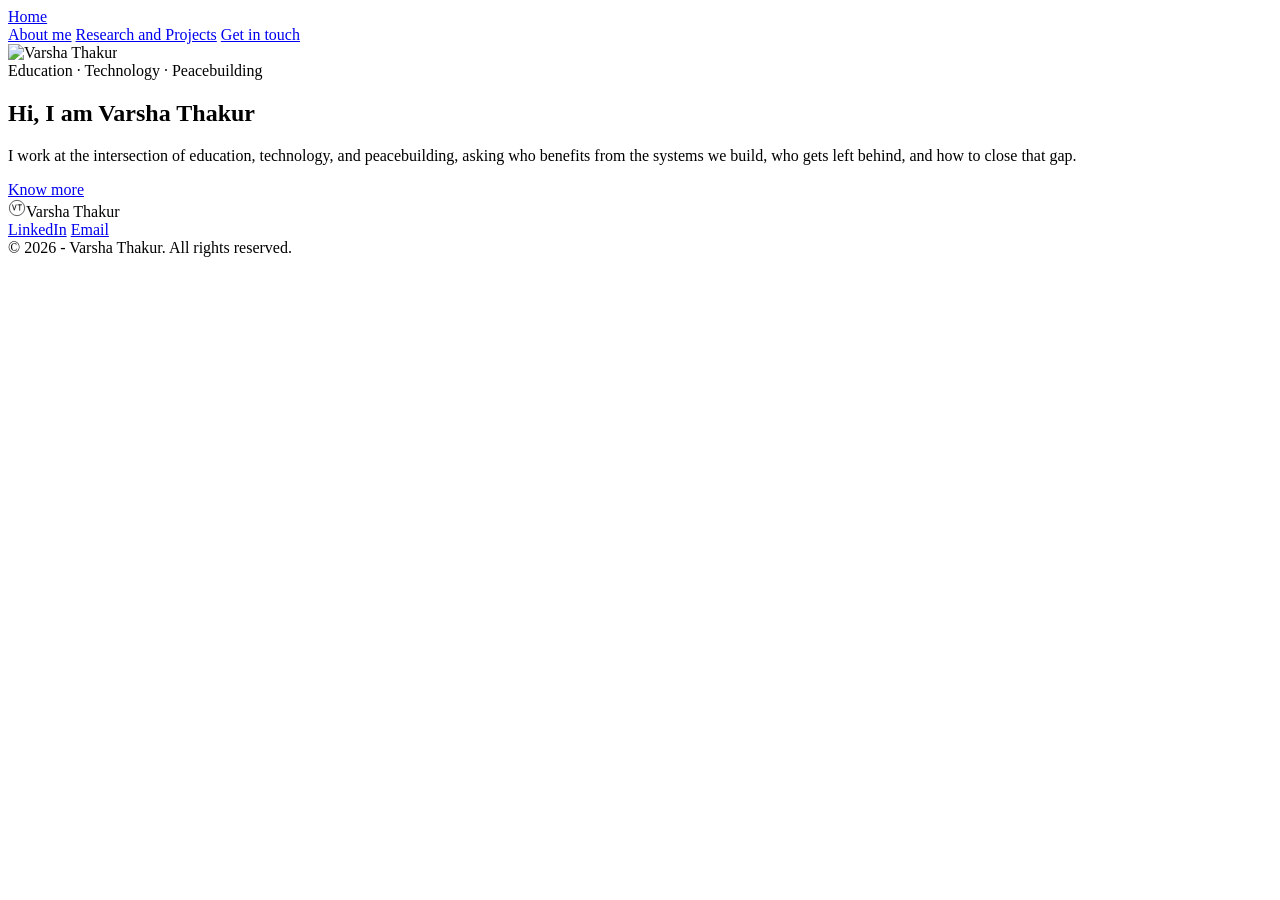
==== index.html @ fbe63b5a "Add profile image to hero section" ====
<!DOCTYPE html>
<html lang="en">
<head>
<meta charset="UTF-8">
<meta name="viewport" content="width=device-width, initial-scale=1.0">
<title>Varsha Thakur</title>
<link rel="stylesheet" href="styles.css">
</head>
<body>

<div class="topnav">
  <div class="topnav-inner">
    <a class="topnav-name active" href="index.html">Home</a>
    <div class="topnav-links">
      <a class="nav-btn" href="about.html">About me</a>
      <a class="nav-btn" href="portfolio.html">Research and Projects</a>
      <a class="nav-btn" href="contact.html">Get in touch</a>
    </div>
  </div>
</div>

<div class="wrap">

  <section id="hero">
    <img src="profile.jpg" alt="Varsha Thakur" class="hero-photo">
    <div class="hero-eyebrow">Education &middot; Technology &middot; Peacebuilding</div>
    <div class="eyebrow-rule"></div>
    <h1 class="hero-title">Hi, I am <span class="accent">Varsha Thakur</span></h1>
    <p class="hero-sub">I work at the intersection of education, technology, and peacebuilding, asking who benefits from the systems we build, who gets left behind, and how to close that gap.</p>
    <a class="cta-next" href="about.html">Know more</a>
  </section>

  <footer>
    <div class="footer-row">
      <div class="foot-name"><svg class="monogram" width="18" height="18" viewBox="0 0 40 40" xmlns="http://www.w3.org/2000/svg"><circle cx="20" cy="20" r="17" fill="none" stroke="currentColor" stroke-width="1.4"/><path d="M10 13 L14 25 L18 13" fill="none" stroke="currentColor" stroke-width="1.8" stroke-linecap="round" stroke-linejoin="round"/><path d="M22 13 L30 13 M26 13 L26 25" fill="none" stroke="currentColor" stroke-width="1.8" stroke-linecap="round"/></svg>Varsha Thakur</div>
      <div class="social-links">
        <a href="coming-soon.html" target="_blank" rel="noopener">LinkedIn</a>
        <a href="coming-soon.html" target="_blank" rel="noopener">Email</a>
      </div>
    </div>
    <div class="footer-credit">&copy; 2026 - Varsha Thakur. All rights reserved.</div>
  </footer>

</div>

</body>
</html>
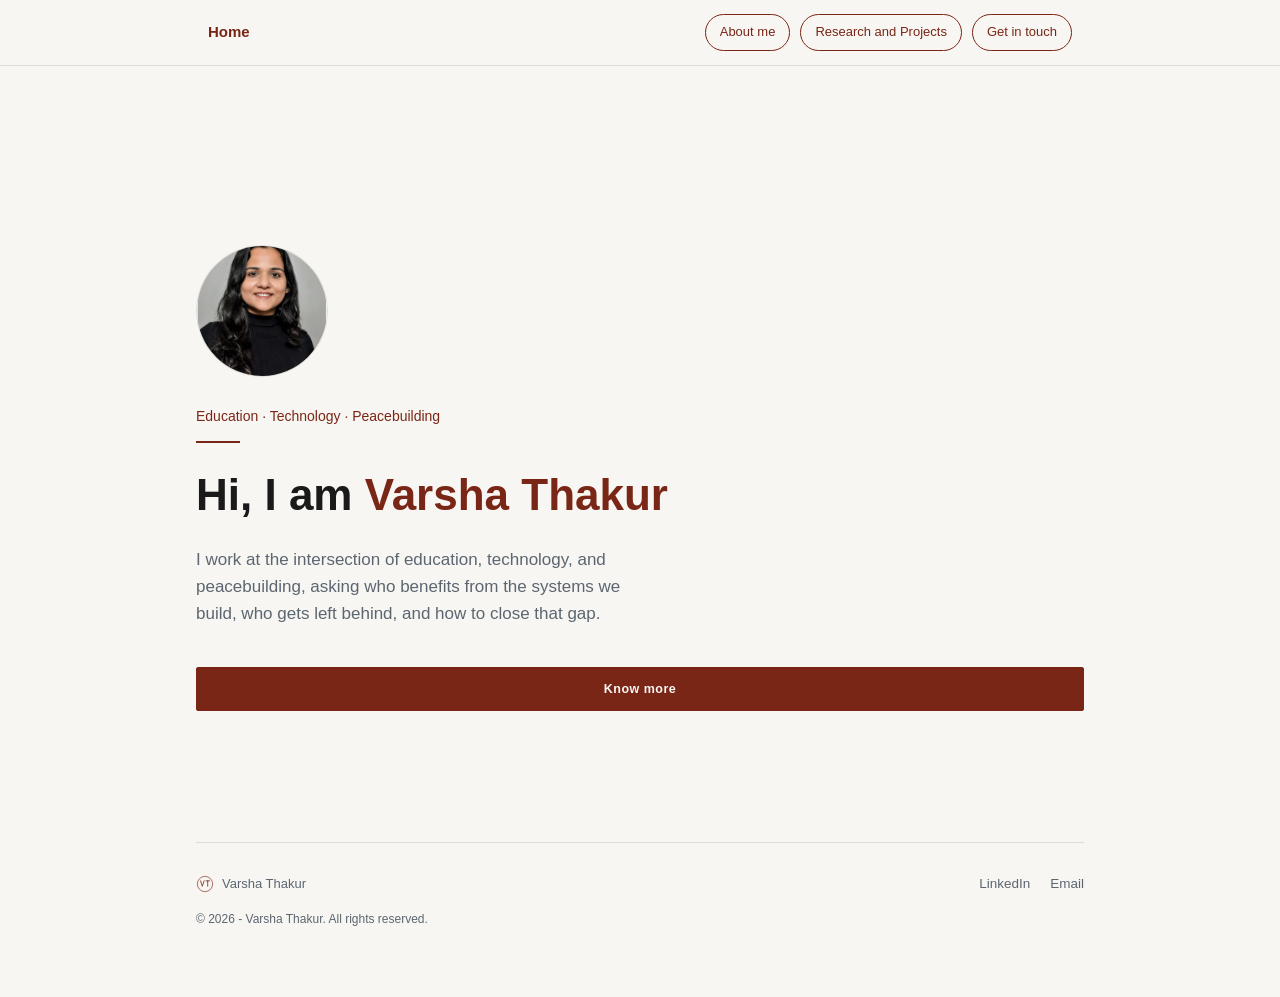
==== commit 8726c8d6: "Fix image filename case in index.html" ====
--- a/index.html
+++ b/index.html
@@ -22,7 +22,7 @@
 <div class="wrap">
 
   <section id="hero">
-    <img src="profile.jpg" alt="Varsha Thakur" class="hero-photo">
+    <img src="Profile.jpg" alt="Varsha Thakur" class="hero-photo">
     <div class="hero-eyebrow">Education &middot; Technology &middot; Peacebuilding</div>
     <div class="eyebrow-rule"></div>
     <h1 class="hero-title">Hi, I am <span class="accent">Varsha Thakur</span></h1>
--- a/styles.css
+++ b/styles.css
@@ -0,0 +1,282 @@
+:root{
+  --bg: #F7F6F3;
+  --bg-alt: #EEEDE7;
+  --ink: #1A1A1A;
+  --ink-soft: #5C6670;
+  --accent: #7A2616;
+  --accent-light: #8F3323;
+  --rule: #DEDCD4;
+  --serif: 'Helvetica Neue', Helvetica, Arial, sans-serif;
+  --sans: 'Helvetica Neue', Helvetica, Arial, -apple-system, BlinkMacSystemFont, sans-serif;
+}
+.hero-photo{ width: 132px; height: 132px; border-radius: 50%; object-fit: cover; margin-bottom: 28px; border: 1px solid var(--rule); }
+
+*{ box-sizing: border-box; margin:0; padding:0; }
+
+body{
+  background: var(--bg);
+  color: var(--ink);
+  font-family: var(--sans);
+  line-height: 1.6;
+  -webkit-font-smoothing: antialiased;
+}
+
+.wrap{ max-width: 920px; margin: 0 auto; padding: 14px 16px 18px; }
+
+/* persistent top nav */
+.topnav{
+  position: fixed;
+  top: 0; left: 0; right: 0;
+  background: rgba(247, 246, 243, 0.94);
+  backdrop-filter: blur(6px);
+  border-bottom: 1px solid var(--rule);
+  z-index: 50;
+}
+.topnav-inner{
+  max-width: 920px;
+  margin: 0 auto;
+  padding: 14px 28px;
+  display: flex;
+  align-items: center;
+  justify-content: space-between;
+  gap: 16px;
+  flex-wrap: wrap;
+}
+.topnav-name{
+  display: inline-block;
+  font-family: var(--sans);
+  font-weight: 700;
+  font-size: 15px;
+  color: var(--accent);
+  text-decoration: none;
+}
+.topnav-name.active{ color: var(--accent); }
+.topnav-links{ display: flex; gap: 10px; flex-wrap: wrap; }
+.nav-btn{
+  display: inline-block;
+  font-family: var(--sans);
+  font-size: 13px;
+  font-weight: 500;
+  color: var(--accent);
+  background: transparent;
+  border: 1px solid var(--accent);
+  border-radius: 20px;
+  padding: 7px 14px;
+  text-decoration: none;
+  cursor: pointer;
+  transition: background .15s ease, color .15s ease;
+  white-space: nowrap;
+}
+.nav-btn:hover{ background: var(--accent); color: var(--bg); }
+.nav-btn:focus-visible{ outline: 2px solid var(--accent); outline-offset: 2px; }
+.nav-btn.active{ background: var(--accent); color: var(--bg); }
+
+/* hero */
+#hero{
+  min-height: 92vh;
+  display: flex;
+  flex-direction: column;
+  justify-content: center;
+  padding-top: 100px;
+  border: none;
+}
+
+.hero-eyebrow{
+  font-size: 14px; color: var(--accent); font-weight: 500;
+  margin-bottom: 14px;
+}
+.eyebrow-rule{
+  height: 1.5px; width: 44px; background: var(--accent);
+  margin-bottom: 24px; transform-origin: left;
+  animation: draw-rule 0.7s cubic-bezier(.4,0,.2,1) both;
+}
+.hero-title{
+  font-family: var(--serif);
+  font-weight: 700;
+  font-size: clamp(22px, 6.5vw, 44px);
+  line-height: 1.25;
+  white-space: nowrap;
+  margin-bottom: 24px;
+}
+.hero-title .accent{ color: var(--accent); }
+.hero-sub{
+  font-size: 17px;
+  color: var(--ink-soft);
+  max-width: 48ch;
+  margin-bottom: 40px;
+}
+.cta-next{
+  display: inline-block;
+  font-family: var(--sans);
+  font-size: 12.5px;
+  font-weight: 600;
+  letter-spacing: 0.04em;
+  color: var(--bg);
+  background: var(--accent);
+  padding: 11px 22px;
+  text-align: center;
+  text-decoration: none;
+  border: 1px solid var(--accent);
+  border-radius: 2px;
+  cursor: pointer;
+  transition: background .15s ease;
+}
+.cta-next:hover{ background: var(--accent-light); border-color: var(--accent-light); }
+.cta-next:focus-visible{ outline: 2px solid var(--accent); outline-offset: 3px; }
+
+section:not(#hero){
+  padding: 108px 60px 68px;
+  border-top: 1px solid var(--ink);
+  border-bottom: 1px solid var(--ink);
+  margin: 16px 0 80px;
+}
+section:not(#hero):last-of-type{ margin-bottom: 0; }
+
+.section-num{
+  font-size: 14px; color: var(--accent); font-weight: 500;
+  margin-bottom: 10px;
+}
+h2.section-title{
+  font-family: var(--serif);
+  font-weight: 700;
+  font-size: 30px;
+  margin-bottom: 12px;
+}
+.title-rule{
+  height: 2px; width: 72px; background: var(--accent);
+  margin-bottom: 40px; transform-origin: left;
+  animation: draw-rule 0.7s cubic-bezier(.4,0,.2,1) both;
+}
+@keyframes draw-rule{ from{ transform: scaleX(0); } to{ transform: scaleX(1); } }
+@media (prefers-reduced-motion: reduce){
+  .title-rule, .eyebrow-rule{ animation: none; }
+}
+
+/* about */
+.about-grid{
+  display: grid;
+  grid-template-columns: 340px 1fr;
+  gap: 48px;
+  align-items: start;
+}
+.about-photo{
+  width: 340px; height: 400px;
+  border-radius: 6px;
+  background: var(--bg-alt);
+  border: 1px solid var(--rule);
+  display: flex; align-items: center; justify-content: center;
+  font-size: 13px; color: var(--ink-soft); text-align: center;
+  padding: 16px;
+}
+.about-text p{
+  font-size: 16px; max-width: 58ch; margin-bottom: 16px;
+}
+.about-text p:last-child{ margin-bottom: 0; }
+
+/* resume link */
+.resume-link{
+  display: inline-flex;
+  align-items: center;
+  gap: 8px;
+  font-size: 14.5px;
+  font-weight: 500;
+  color: var(--accent);
+  text-decoration: none;
+  border: 1px solid var(--accent);
+  border-radius: 3px;
+  padding: 10px 18px;
+  margin-top: 32px;
+  margin-bottom: 10px;
+}
+.resume-link:hover, .resume-link:focus-visible{ background: var(--accent); color: var(--bg); }
+.resume-link .ext{ font-size: 11px; opacity: 0.75; }
+
+/* project rows: research and projects */
+.proj-row{
+  display: grid;
+  grid-template-columns: 1fr 2fr;
+  gap: 32px;
+  padding: 36px 0;
+  border-top: 1px solid var(--rule);
+  align-items: center;
+}
+.proj-row:last-child{ border-bottom: 1px solid var(--rule); }
+.proj-tag{
+  font-size: 12.5px; color: var(--accent); font-weight: 500; margin-bottom: 8px;
+}
+.proj-title{
+  font-family: var(--serif); font-size: 18px; font-weight: 700; margin-bottom: 8px;
+}
+.proj-desc{ font-size: 14.5px; color: var(--ink-soft); }
+.proj-meta{ font-size: 12.5px; color: var(--ink-soft); margin-top: 12px; }
+.proj-link{
+  display: inline-block; margin-top: 10px; font-size: 13.5px;
+  color: var(--accent); text-decoration: none;
+  border-bottom: 1px solid var(--accent); padding-bottom: 1px;
+}
+.proj-link:hover, .proj-link:focus-visible{ color: var(--ink); border-bottom-color: var(--ink); }
+.proj-visual{
+  border: 1px solid var(--rule);
+  border-radius: 6px;
+  background: var(--bg-alt);
+  min-height: 160px;
+  display: flex;
+  align-items: center;
+  justify-content: center;
+  font-size: 13px;
+  color: var(--ink-soft);
+  text-align: center;
+  padding: 16px;
+}
+
+/* contact */
+.contact-cta{
+  font-size: 16px; color: var(--ink-soft); max-width: 50ch; margin-bottom: 28px;
+}
+.contact-email{
+  font-family: var(--serif);
+  font-size: 28px;
+  color: var(--ink);
+  text-decoration: none;
+  border-bottom: 2px solid var(--accent);
+  padding-bottom: 3px;
+}
+.contact-email:hover, .contact-email:focus-visible{ color: var(--accent); }
+.edit-note{ font-size: 12.5px; color: var(--ink-soft); font-style: italic; margin-top: 10px; }
+
+footer{
+  border-top: 1px solid var(--rule);
+  padding: 30px 0 50px;
+  display: flex; flex-direction: column; gap: 14px;
+}
+.footer-row{
+  display: flex; justify-content: space-between; align-items: center;
+  flex-wrap: wrap; gap: 14px;
+}
+footer .foot-name{
+  font-size: 13px; color: var(--ink-soft);
+  display: flex; align-items: center; gap: 8px;
+}
+.monogram{ display: inline-block; vertical-align: middle; color: var(--accent); }
+.social-links{ display: flex; gap: 20px; }
+.social-links a{
+  font-size: 13.5px; color: var(--ink-soft); text-decoration: none;
+  border-bottom: 1px solid transparent;
+}
+.social-links a:hover, .social-links a:focus-visible{ color: var(--accent); border-bottom-color: var(--accent); }
+.footer-credit{ font-size: 12px; color: var(--ink-soft); }
+
+a:focus-visible{ outline: 2px solid var(--accent); outline-offset: 2px; }
+
+@media (max-width: 480px){
+  .topnav-name{ display: none; }
+}
+
+@media (max-width: 640px){
+  .wrap{ padding: 10px 12px 14px; }
+  .about-grid{ grid-template-columns: 1fr; }
+  .about-photo{ width: 100%; max-width: 320px; height: 320px; }
+  .proj-row{ grid-template-columns: 1fr; }
+  .proj-visual{ min-height: 110px; order: 2; }
+  section:not(#hero){ padding: 96px 28px 48px; margin-bottom: 50px; }
+}
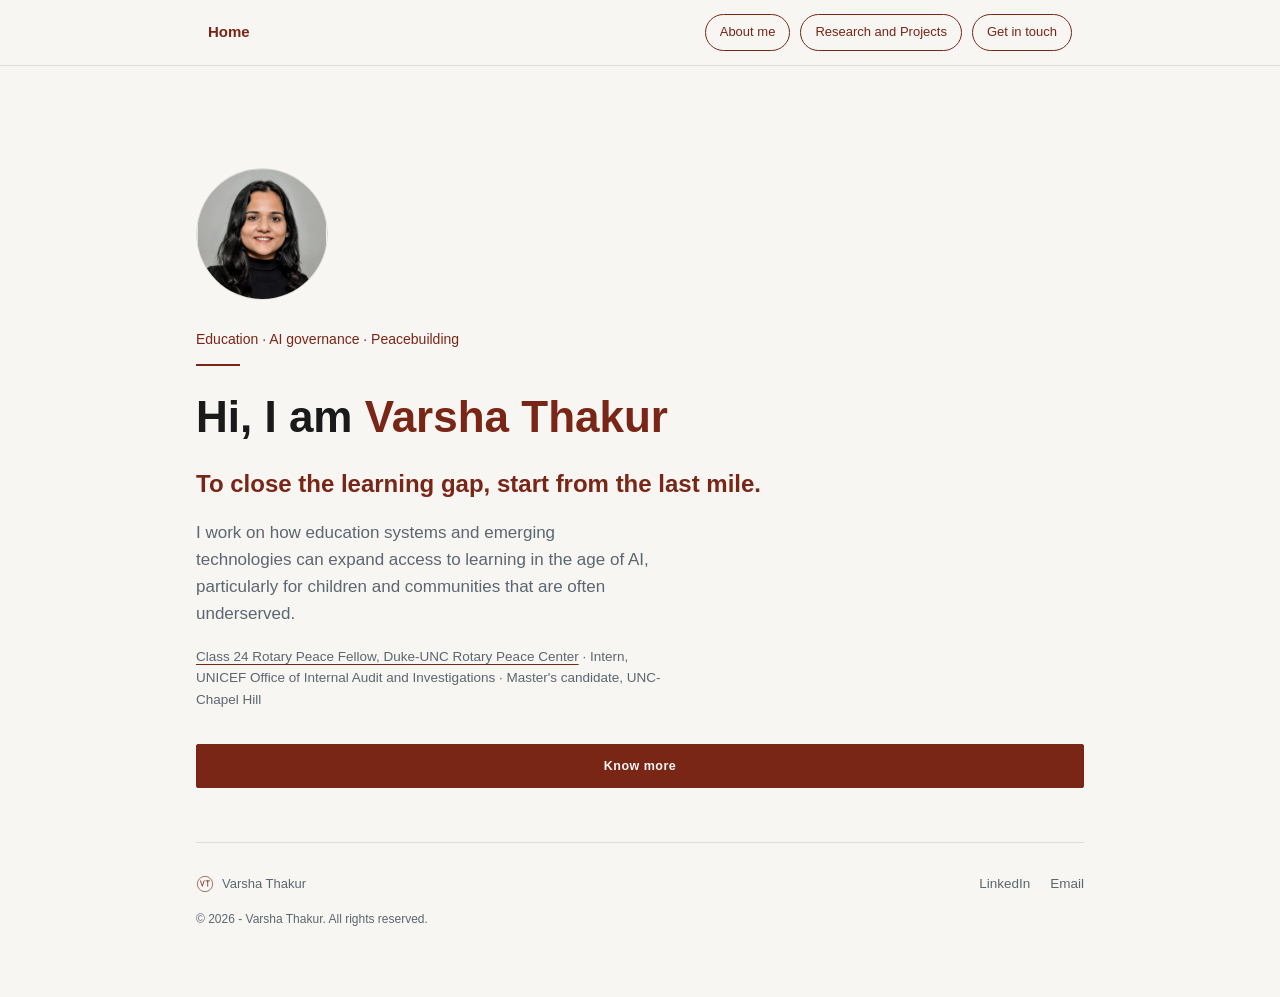
==== commit fc48d28d: "Update hero section and footer links in index.html" ====
--- a/index.html
+++ b/index.html
@@ -23,10 +23,12 @@
 
   <section id="hero">
     <img src="Profile.jpg" alt="Varsha Thakur" class="hero-photo">
-    <div class="hero-eyebrow">Education &middot; Technology &middot; Peacebuilding</div>
+    <div class="hero-eyebrow">Education &middot; AI governance &middot; Peacebuilding</div>
     <div class="eyebrow-rule"></div>
     <h1 class="hero-title">Hi, I am <span class="accent">Varsha Thakur</span></h1>
-    <p class="hero-sub">I work at the intersection of education, technology, and peacebuilding, asking who benefits from the systems we build, who gets left behind, and how to close that gap.</p>
+    <h2 style="font-size:clamp(18px, 2.6vw, 24px); font-weight:600; line-height:1.35; color:var(--accent); margin:0 0 18px;">To close the learning gap, start from the last mile.</h2>
+    <p class="hero-sub" style="margin-bottom:18px;">I work on how education systems and emerging technologies can expand access to learning in the age of AI, particularly for children and communities that are often underserved.</p>
+    <p style="font-size:13.5px; color:var(--ink-soft); max-width:62ch; margin:0 0 34px;"><a href="https://rotarypeacecenternc.org/fellow/varsha-thakur/" target="_blank" rel="noopener" style="color:inherit; text-decoration:underline; text-decoration-color:var(--accent); text-underline-offset:3px;">Class 24 Rotary Peace Fellow, Duke-UNC Rotary Peace Center</a> &middot; Intern, UNICEF Office of Internal Audit and Investigations &middot; Master's candidate, UNC-Chapel Hill</p>
     <a class="cta-next" href="about.html">Know more</a>
   </section>
 
@@ -34,8 +36,9 @@
     <div class="footer-row">
       <div class="foot-name"><svg class="monogram" width="18" height="18" viewBox="0 0 40 40" xmlns="http://www.w3.org/2000/svg"><circle cx="20" cy="20" r="17" fill="none" stroke="currentColor" stroke-width="1.4"/><path d="M10 13 L14 25 L18 13" fill="none" stroke="currentColor" stroke-width="1.8" stroke-linecap="round" stroke-linejoin="round"/><path d="M22 13 L30 13 M26 13 L26 25" fill="none" stroke="currentColor" stroke-width="1.8" stroke-linecap="round"/></svg>Varsha Thakur</div>
       <div class="social-links">
-        <a href="coming-soon.html" target="_blank" rel="noopener">LinkedIn</a>
-        <a href="coming-soon.html" target="_blank" rel="noopener">Email</a>
+        <!-- REPLACE the two coming-soon.html links below once you have your LinkedIn URL and email -->
+        <a href="https://www.linkedin.com/in/varshathakur0525/" target="_blank" rel="noopener">LinkedIn</a>
+        <a href="mailto:varshat@unc.edu">Email</a>
       </div>
     </div>
     <div class="footer-credit">&copy; 2026 - Varsha Thakur. All rights reserved.</div>
--- a/styles.css
+++ b/styles.css
@@ -9,7 +9,7 @@
   --serif: 'Helvetica Neue', Helvetica, Arial, sans-serif;
   --sans: 'Helvetica Neue', Helvetica, Arial, -apple-system, BlinkMacSystemFont, sans-serif;
 }
-.hero-photo{ width: 132px; height: 132px; border-radius: 50%; object-fit: cover; margin-bottom: 28px; border: 1px solid var(--rule); }
+.hero-photo{ width: 132px; height: 132px; border-radius: 50%; object-fit: cover; object-position: top; margin-bottom: 28px; border: 1px solid var(--rule); }
 
 *{ box-sizing: border-box; margin:0; padding:0; }
 
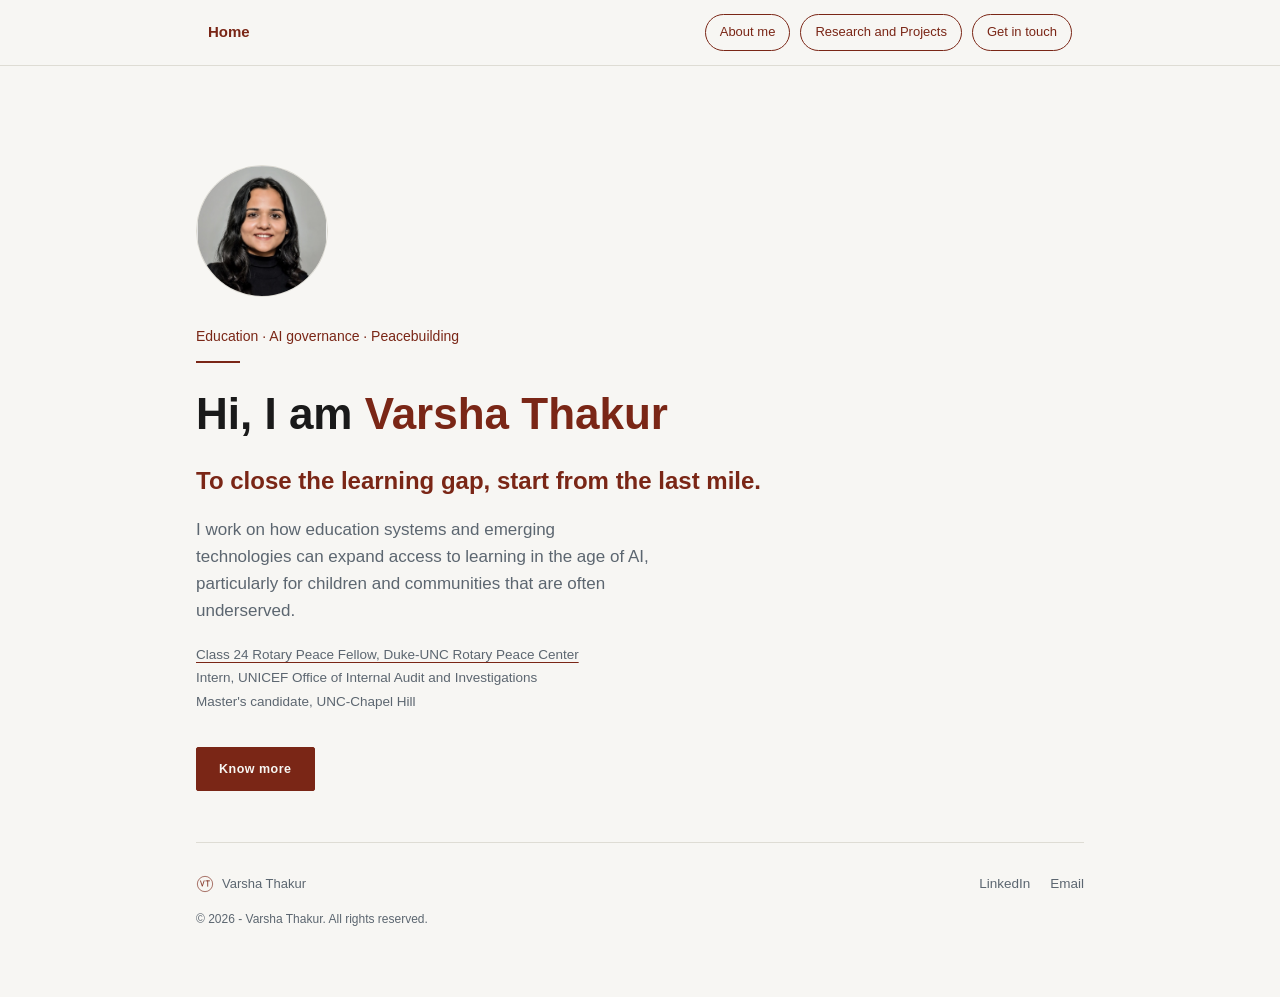
==== commit 606e0f32: "Refactor hero section content layout in index.html" ====
--- a/index.html
+++ b/index.html
@@ -28,8 +28,12 @@
     <h1 class="hero-title">Hi, I am <span class="accent">Varsha Thakur</span></h1>
     <h2 style="font-size:clamp(18px, 2.6vw, 24px); font-weight:600; line-height:1.35; color:var(--accent); margin:0 0 18px;">To close the learning gap, start from the last mile.</h2>
     <p class="hero-sub" style="margin-bottom:18px;">I work on how education systems and emerging technologies can expand access to learning in the age of AI, particularly for children and communities that are often underserved.</p>
-    <p style="font-size:13.5px; color:var(--ink-soft); max-width:62ch; margin:0 0 34px;"><a href="https://rotarypeacecenternc.org/fellow/varsha-thakur/" target="_blank" rel="noopener" style="color:inherit; text-decoration:underline; text-decoration-color:var(--accent); text-underline-offset:3px;">Class 24 Rotary Peace Fellow, Duke-UNC Rotary Peace Center</a> &middot; Intern, UNICEF Office of Internal Audit and Investigations &middot; Master's candidate, UNC-Chapel Hill</p>
-    <a class="cta-next" href="about.html">Know more</a>
+        <p style="font-size:13.5px; color:var(--ink-soft); line-height:1.75; margin:0 0 34px;">
+      <span style="display:block;"><a href="https://rotarypeacecenternc.org/fellow/varsha-thakur/" target="_blank" rel="noopener" style="color:inherit; text-decoration:underline; text-decoration-color:var(--accent); text-underline-offset:3px;">Class 24 Rotary Peace Fellow, Duke-UNC Rotary Peace Center</a></span>
+      <span style="display:block;">Intern, UNICEF Office of Internal Audit and Investigations</span>
+      <span style="display:block;">Master's candidate, UNC-Chapel Hill</span>
+    </p>
+        <a class="cta-next" href="about.html" style="align-self:flex-start;">Know more</a>
   </section>
 
   <footer>
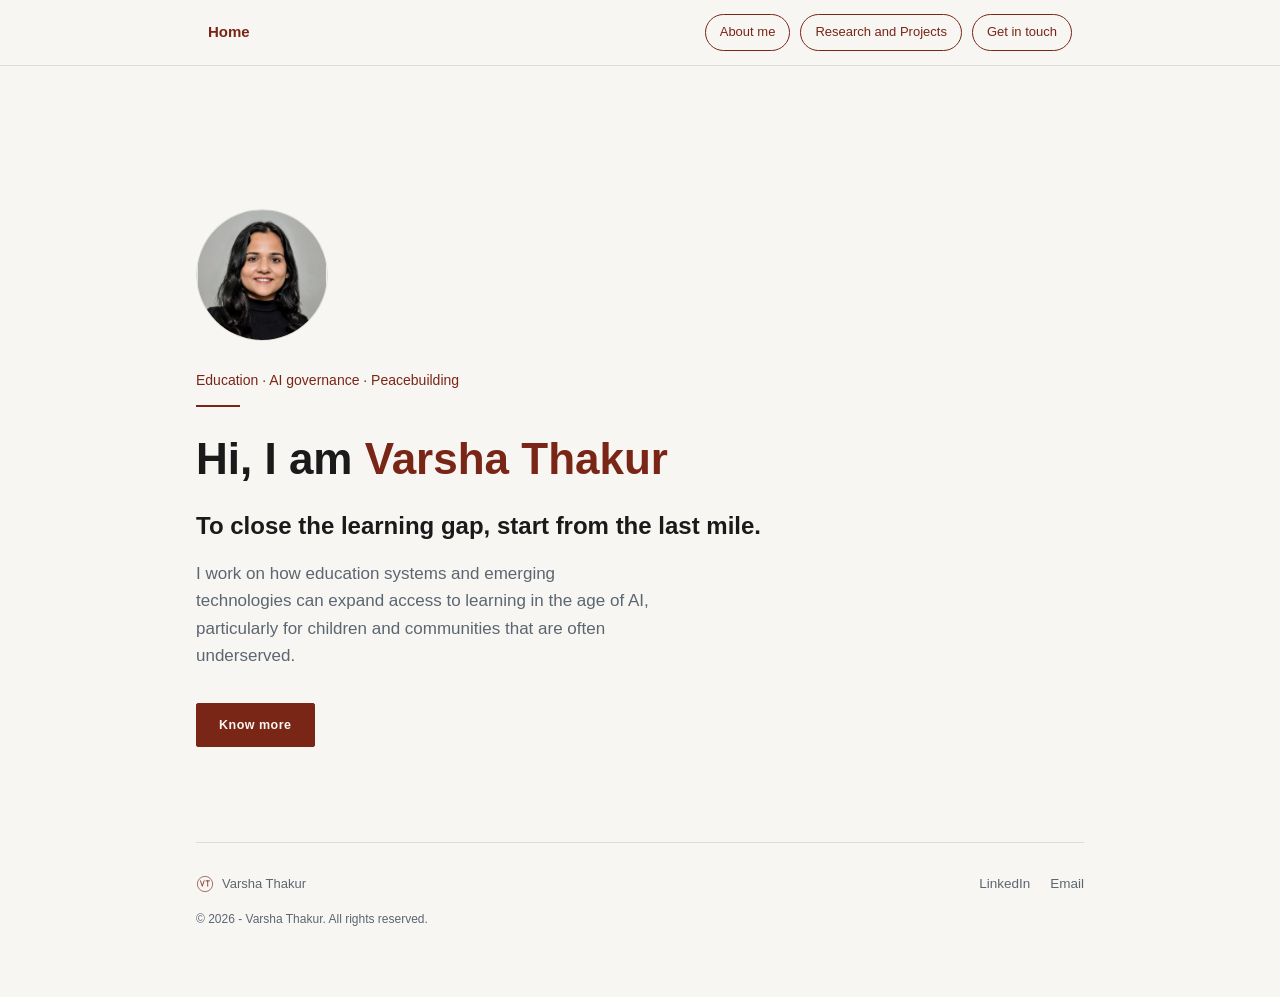
==== commit 8b6c034d: "Enhance SEO with updated title and meta tags Updated the title and added meta tags for SEO and socia" ====
--- a/index.html
+++ b/index.html
@@ -3,7 +3,13 @@
 <head>
 <meta charset="UTF-8">
 <meta name="viewport" content="width=device-width, initial-scale=1.0">
-<title>Varsha Thakur</title>
+<title>Varsha Thakur | Education, AI Governance and Peacebuilding</title>
+<meta name="description" content="Varsha Thakur works at the intersection of education, AI governance, and peacebuilding, with a focus on children and communities that are often underserved.">
+<meta property="og:type" content="website">
+<meta property="og:title" content="Varsha Thakur | Education, AI Governance and Peacebuilding">
+<meta property="og:description" content="Varsha Thakur works at the intersection of education, AI governance, and peacebuilding, with a focus on children and communities that are often underserved.">
+<meta property="og:url" content="https://varsha-thakur-unc.github.io/">
+<link rel="icon" type="image/svg+xml" href="data:image/svg+xml,%3Csvg xmlns='http://www.w3.org/2000/svg' viewBox='0 0 40 40'%3E%3Ccircle cx='20' cy='20' r='17' fill='none' stroke='%237A2616' stroke-width='1.6'/%3E%3Cpath d='M10 13 L14 25 L18 13' fill='none' stroke='%237A2616' stroke-width='2' stroke-linecap='round' stroke-linejoin='round'/%3E%3Cpath d='M22 13 L30 13 M26 13 L26 25' fill='none' stroke='%237A2616' stroke-width='2' stroke-linecap='round'/%3E%3C/svg%3E">
 <link rel="stylesheet" href="styles.css">
 </head>
 <body>
@@ -26,21 +32,15 @@
     <div class="hero-eyebrow">Education &middot; AI governance &middot; Peacebuilding</div>
     <div class="eyebrow-rule"></div>
     <h1 class="hero-title">Hi, I am <span class="accent">Varsha Thakur</span></h1>
-    <h2 style="font-size:clamp(18px, 2.6vw, 24px); font-weight:600; line-height:1.35; color:var(--accent); margin:0 0 18px;">To close the learning gap, start from the last mile.</h2>
-    <p class="hero-sub" style="margin-bottom:18px;">I work on how education systems and emerging technologies can expand access to learning in the age of AI, particularly for children and communities that are often underserved.</p>
-        <p style="font-size:13.5px; color:var(--ink-soft); line-height:1.75; margin:0 0 34px;">
-      <span style="display:block;"><a href="https://rotarypeacecenternc.org/fellow/varsha-thakur/" target="_blank" rel="noopener" style="color:inherit; text-decoration:underline; text-decoration-color:var(--accent); text-underline-offset:3px;">Class 24 Rotary Peace Fellow, Duke-UNC Rotary Peace Center</a></span>
-      <span style="display:block;">Intern, UNICEF Office of Internal Audit and Investigations</span>
-      <span style="display:block;">Master's candidate, UNC-Chapel Hill</span>
-    </p>
-        <a class="cta-next" href="about.html" style="align-self:flex-start;">Know more</a>
+    <h2 style="font-size:clamp(18px, 2.6vw, 24px); font-weight:600; line-height:1.35; color:var(--ink); margin:0 0 18px;">To close the learning gap, start from the last mile.</h2>
+    <p class="hero-sub" style="margin-bottom:34px;">I work on how education systems and emerging technologies can expand access to learning in the age of AI, particularly for children and communities that are often underserved.</p>
+    <a class="cta-next" href="about.html" style="align-self:flex-start;">Know more</a>
   </section>
 
   <footer>
     <div class="footer-row">
       <div class="foot-name"><svg class="monogram" width="18" height="18" viewBox="0 0 40 40" xmlns="http://www.w3.org/2000/svg"><circle cx="20" cy="20" r="17" fill="none" stroke="currentColor" stroke-width="1.4"/><path d="M10 13 L14 25 L18 13" fill="none" stroke="currentColor" stroke-width="1.8" stroke-linecap="round" stroke-linejoin="round"/><path d="M22 13 L30 13 M26 13 L26 25" fill="none" stroke="currentColor" stroke-width="1.8" stroke-linecap="round"/></svg>Varsha Thakur</div>
       <div class="social-links">
-        <!-- REPLACE the two coming-soon.html links below once you have your LinkedIn URL and email -->
         <a href="https://www.linkedin.com/in/varshathakur0525/" target="_blank" rel="noopener">LinkedIn</a>
         <a href="mailto:varshat@unc.edu">Email</a>
       </div>
